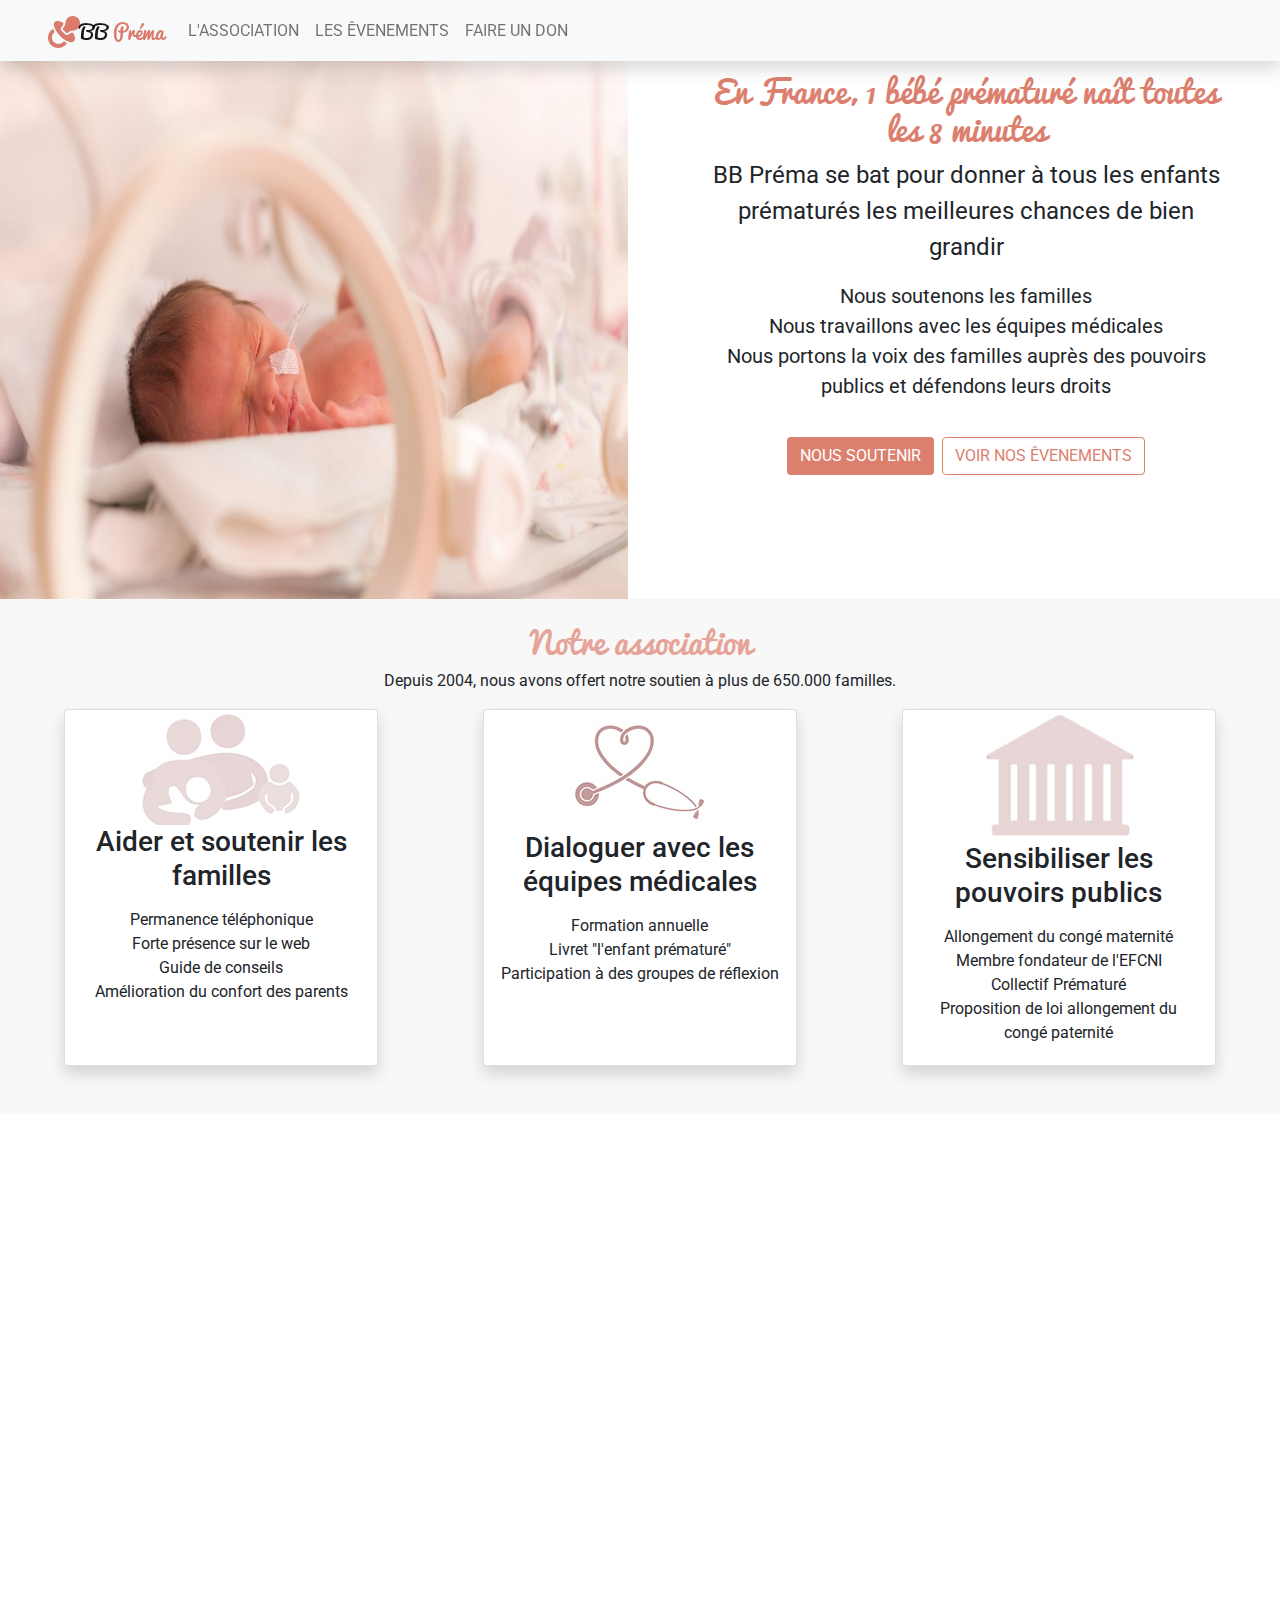
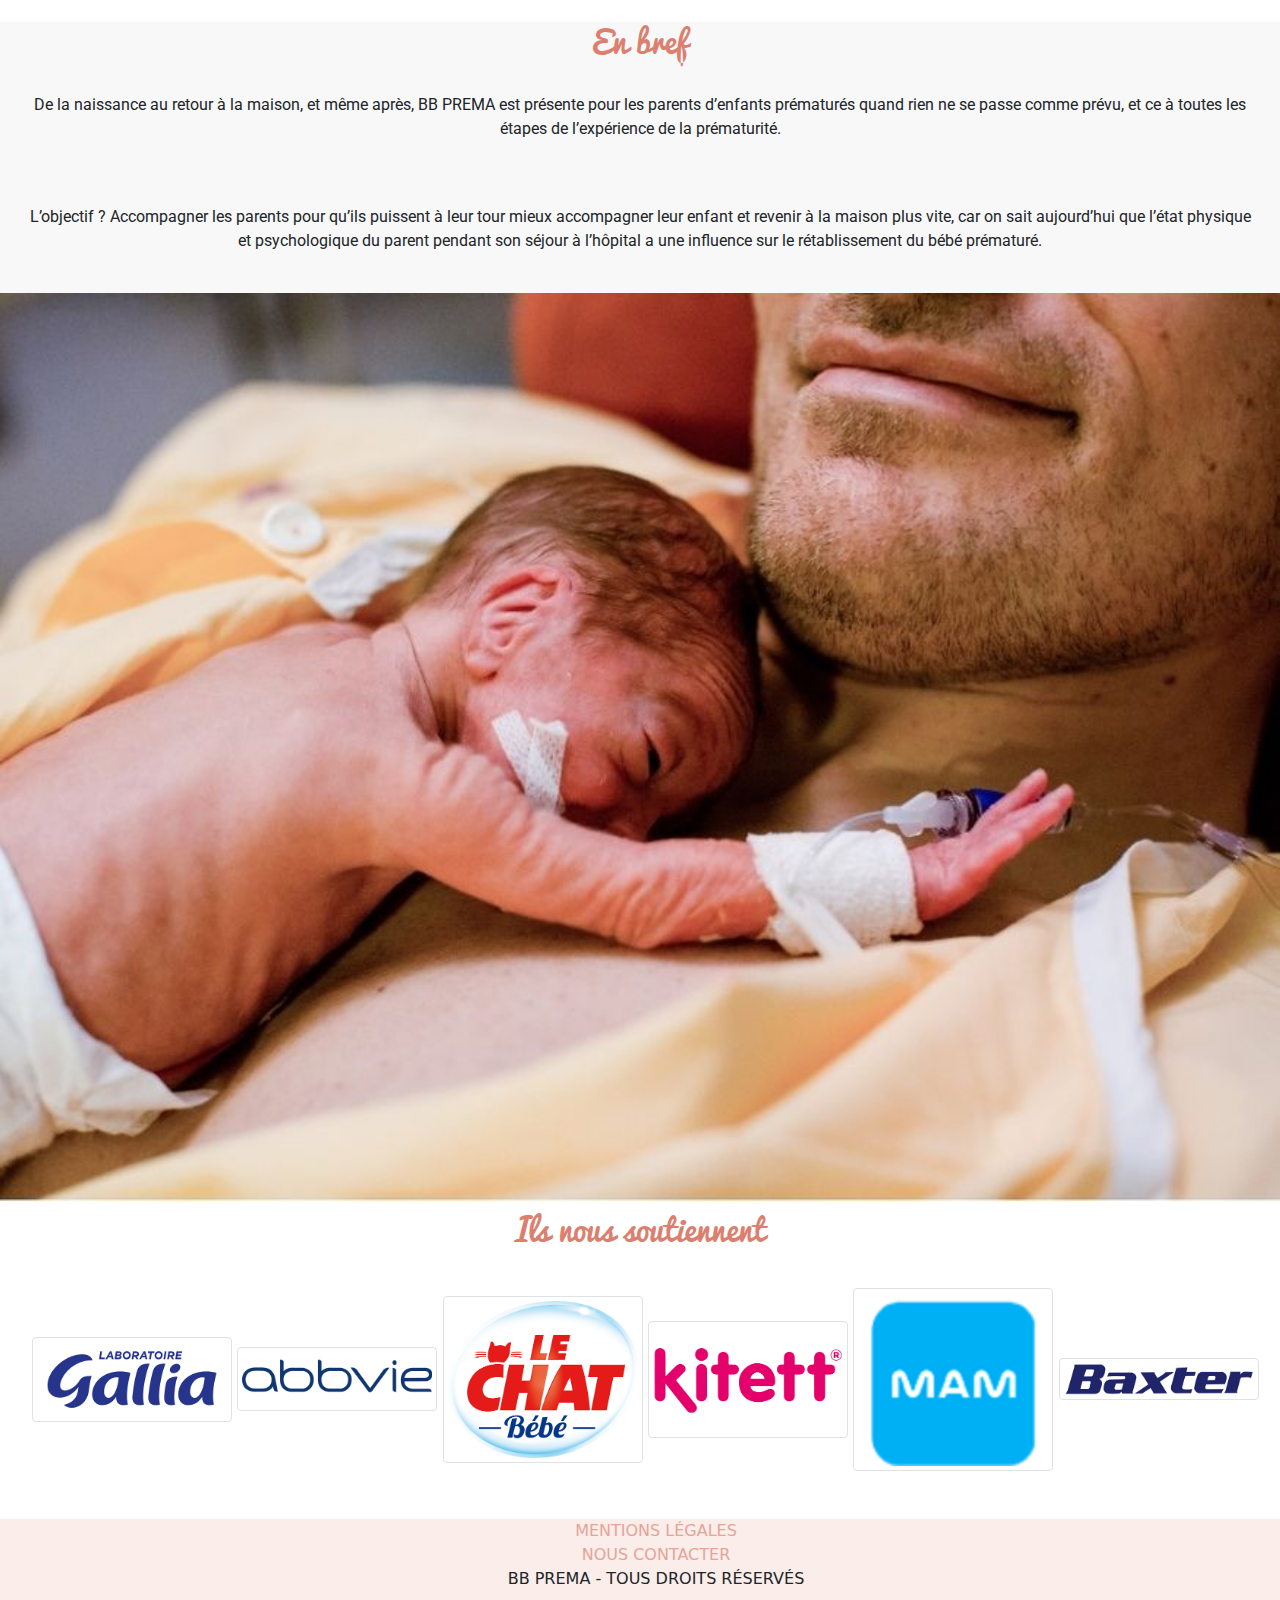
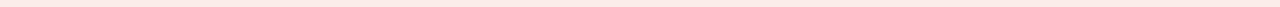
==== index.html @ ee48eee8 "FEATURE : The events page has been revised to be responsive" ====
<!DOCTYPE html>
<html lang="fr">
<head>
    <meta charset="UTF-8">
    <meta name="viewport" content="width=device-width, initial-scale=1.0">
    <title>BB Prema</title>
    <!-- Bootstrap CSS -->
    <link href="./css/bootstrap.min.css" rel="stylesheet" >
    <!-- CSS -->
    <link href="./css/style.css" rel="stylesheet">
    <link rel="preconnect" href="https://fonts.gstatic.com">
    <link href="https://fonts.googleapis.com/css2?family=Roboto:wght@300&display=swap" rel="stylesheet">

</head>
<body>
    <!--  Header -->
    <header>
        <nav class="navbar navbar-light shadow navbar-expand-lg fixed-top bg-light" >
            <a href="./index.html" class="navbar-brand align-self-center ms-5"><img src="assets/tetine.svg" alt="tetine"><span class="align-middle">BB <span style="color:#db7b6b"> Préma</span></span></a>

            <button class="navbar-toggler  me-5" type="button" data-bs-toggle="collapse" data-bs-target="#navbarSupportedContent" aria-controls="navbarSupportedContent" aria-expanded="false" aria-label="Toggle navigation">
                <svg xmlns="http://www.w3.org/2000/svg" width="32" height="32" fill="currentColor" class="bi bi-list" viewBox="0 0 16 16">
                    <path fill-rule="evenodd" d="M2.5 11.5A.5.5 0 0 1 3 11h10a.5.5 0 0 1 0 1H3a.5.5 0 0 1-.5-.5zm0-4A.5.5 0 0 1 3 7h10a.5.5 0 0 1 0 1H3a.5.5 0 0 1-.5-.5zm0-4A.5.5 0 0 1 3 3h10a.5.5 0 0 1 0 1H3a.5.5 0 0 1-.5-.5z"/>
                </svg>
            </button>

            <div class="collapse navbar-collapse" id="navbarSupportedContent">
                <ul class="navbar-nav text-center text-uppercase fs-6" >
                    <li class="nav-item">
                        <a href="./about.html" class="nav-link">L'association</a>
                    </li>
                    <li class="nav-item">
                        <a href="./events.html" class="nav-link">Les êvenements</a>
                    </li>
                    <li class="nav-item">
                        <a href="./dons.html" class="nav-link">Faire un don</a>
                    </li>
                </ul>
            </div>
        </nav>
    </header>
  
    <main class="container-fluid p-0">

        <section class="row">
            <img src="./assets/background.jpg" alt="bbprema" class="col-lg-6 img-fluid">
            <div class="introduction p-4 mb-5 col-lg-6 align-self-center" >
                <div class="row p-5 text-center" >
                    <h1>En France, 1 bébé prématuré naît toutes les 8 minutes</h1>
                    <br>
                    <p class="fs-4">
                        BB Préma se bat pour donner à tous les enfants prématurés les meilleures chances de bien grandir
                        <ul class="fs-5">
                            <li>Nous soutenons les familles</li>
                            <li>Nous travaillons avec les équipes médicales</li>
                            <li>Nous portons la voix des familles auprès des pouvoirs publics et défendons leurs droits</li>
                        </ul>
                    </p>
                    <div class="d-flex justify-content-center">
                        <button class="btn fs-6 text-center m-1">Nous soutenir</button>
                        <button class="btn event fs-6 text-center m-1">Voir nos êvenements</button>
                    </div>
            </div>
        </section>

        <section class="informations p-4">
                <h1 class="association">Notre association</h1>
                <p>Depuis 2004, nous avons offert notre soutien à plus de 650.000 familles.</p>
                <div class="row justify-content-around">
                    <div class="card shadow  mb-4 col-lg-3">
                        <div class="card-body p-1 text-center">
                            <img src='./assets/iconfamily.jpg' alt="family"  />
                            <h3 class="card-title">Aider et soutenir les familles</h5>
                            <p class="card-text">
                                <ul class="p-0">
                                    <li>Permanence téléphonique</li>
                                    <li>Forte présence sur le web</li>
                                    <li>Guide de conseils</li>
                                    <li>Amélioration du confort des parents</li>
                                </ul>                                
                            </p>
                        </div>
                      </div>
                      <div class="card shadow mb-4 col-lg-3">
                        <div class="card-body p-1 text-center">
                            <img src='./assets/iconmedecin.jpg' alt="family" />
                            <h3 class="card-title">Dialoguer avec les équipes médicales</h5>
                            <p class="card-text">
                                <ul class="p-0">
                                    <li>Formation annuelle</li>
                                    <li>Livret "l'enfant prématuré"</li>
                                    <li>Participation à des groupes de réflexion</li>
                                </ul>                                
                            </p>
                        </div>
                      </div>
                      <div class="card shadow mb-4 col-lg-3">
                        <div class="card-body p-1 text-center">
                            <img src='./assets/iconpublic.jpg' alt="public"  />
                            <h3 class="card-title">Sensibiliser les pouvoirs publics</h5>
                            <p class="card-text">
                                <ul class="p-0">
                                    <li>Allongement du congé maternité</li>
                                    <li>Membre fondateur de l'EFCNI</li>
                                    <li>Collectif Prématuré</li>
                                    <li>Proposition de loi allongement du congé paternité</li>
                                </ul>                                
                            </p>
                        </div>
                      </div>
                    </div>
        </section>

        <section class="parallax"></section> 

        <section class="informations mt-2">
            <h1>En bref</h1>
            <p class="p-4">De la naissance au retour à la maison, et même après, BB PREMA est présente pour les parents d’enfants prématurés quand rien ne se passe comme prévu, et ce à toutes les étapes de l’expérience de la prématurité.</p>
            <p class="p-4"> L’objectif ? Accompagner les parents pour qu’ils puissent à leur tour mieux accompagner leur enfant et revenir à la maison plus vite, car on sait aujourd’hui que l’état physique et psychologique du parent pendant son séjour à l’hôpital a une influence sur le rétablissement du bébé prématuré.</p>
            <img src="./assets/image3.jpg" alt="bébé" width="100%"/>
        </section> 

        <section class="mt-2">
            <h1>Ils nous soutiennent</h1>
            <ul class="text-center d-md-flex justify-content-around align-items-center p-4">
                <li><img src="./assets/Gallia.png" class="img-thumbnail m-2" alt="Pampers" width="200px"/></li>
                <li><img src="./assets/Abb.png" class="img-thumbnail m-2" alt="Abb" width="200px"/></li>
                <li><img src="./assets/lechat.png" class="img-thumbnail m-2" alt="lechat" width="200px"/></li>
                <li><img src="./assets/kitett.png" class="img-thumbnail m-2" alt="kittet" width="200px"/></li>
                <li><img src="./assets/mam.png" class="img-thumbnail m-2" alt="mam" width="200px"/></li>
                <li><img src="./assets/baxter.png" class="img-thumbnail m-2" alt="baxter" width="200px"/></li>
            </ul>
        </section>

    </main>

    <footer class="d-flex justify-content-center text-uppercase">
        <ul class="text-center">
            <li><a href="./mentions.html">Mentions légales</a></li>
            <li><a href="#" data-bs-toggle="modal" data-bs-target="#contact">Nous contacter</a></li>
            <li>BB PREMA - Tous droits réservés</li>
        </ul>

       <!-- Modal -->
        <div class="modal fade" id="contact" tabindex="-1" aria-labelledby="contact" aria-hidden="true">
            <div class="modal-dialog">
            <div class="modal-content">
                <div class="modal-header">
                    <h5 class="modal-title" id="exampleModalLabel">Nous contacter</h5>
                    <button type="button" class="btn-close" data-bs-dismiss="modal" aria-label="Close"></button>
                </div>
                <div class="modal-body">
                    <form class="text-center">
                        <div class="mb-3">
                            <label for="mail" class="form-label">Votre adresse email</label>
                            <input type="email" class="form-control" id="mail"/>
                        </div>
                        <div class="mb-3">
                            <label for="message" class="form-label">Votre message</label>
                            <textarea class="form-control" id="message" rows="5"> </textarea>
                        </div>
                        <button type="submit" class="btn">Envoyer</button>
                    </form>
                </div>
            </div>
            </div>
        </div>
    </footer>

    <!-- Bootstrap 5 -->
    <script src="./js/bootstrap.min.js"></script>
    <!-- JavaScript -->
    <script src="./js/script.js"></script>
</body>
</html>
---- css/style.css ----
*{
    padding: 0;
    margin: 0;
 

}

a{
    text-decoration: none;
    color: #e6a498;
}
footer > a:hover{
    font-weight: bold;
    color: #e6a498;
}

@font-face {
    font-family: 'pacificoregular';
    src: url('../assets/fonts/pacifico-webfont.eot');
    src: url('../assets/fonts/pacifico-webfont.eot?#iefix') format('embedded-opentype'),
         url('../assets/fonts/pacifico-webfont.woff2') format('woff2'),
         url('../assets/font/pacifico-webfont.woff') format('woff'),
         url('../assets/font/pacifico-webfont.ttf') format('truetype');
    font-weight: normal;
    font-style: normal;
}

.nav-item{
    font-family: 'Roboto', sans-serif;
}

.don{
    background-color: #faf9f8;
}

section{
    font-family: 'Roboto', sans-serif;
}

h1{
    font-size: 2rem;
}

.association{
    color:#e6a498;

}

.introduction > p {
    color:#333333;
}

.introduction > ul > li {
    color:#999999;
}

.navbar-brand{
    font-family: 'pacificoregular';

}

ul {
    list-style-type: none;
    
}

article.introduction {
    text-align: center;
}

h1 {
    font-family: 'pacificoregular','sans-serif';
    color:#dc7f6f;
    text-align: center;
}

h2{
    color:#dc7f6f;
    text-align: center;
}

.btn{
    background-color: #dc7f6f;
    color: #FFF;
    text-transform: uppercase;
}

.event{
    background-color: #fff;
    border : 1px solid #dc7f6f;
    color : #dc7f6f;
}

.informations{
    background-color:#f8f8f8;
}

.informations > p{
    text-align: center;
    columns: #999999;;
}

footer{
    background-color: #faedea;

}

.navbar{
    transition: top 0.3s;
}

.container-fluid{
    overflow: hidden;
    }

.parallax{
    background-image: url("../assets/parallax.png");
    height: 500px;
    background-attachment: fixed;
    background-position: center;
    background-repeat: no-repeat;
    background-size: cover;
}
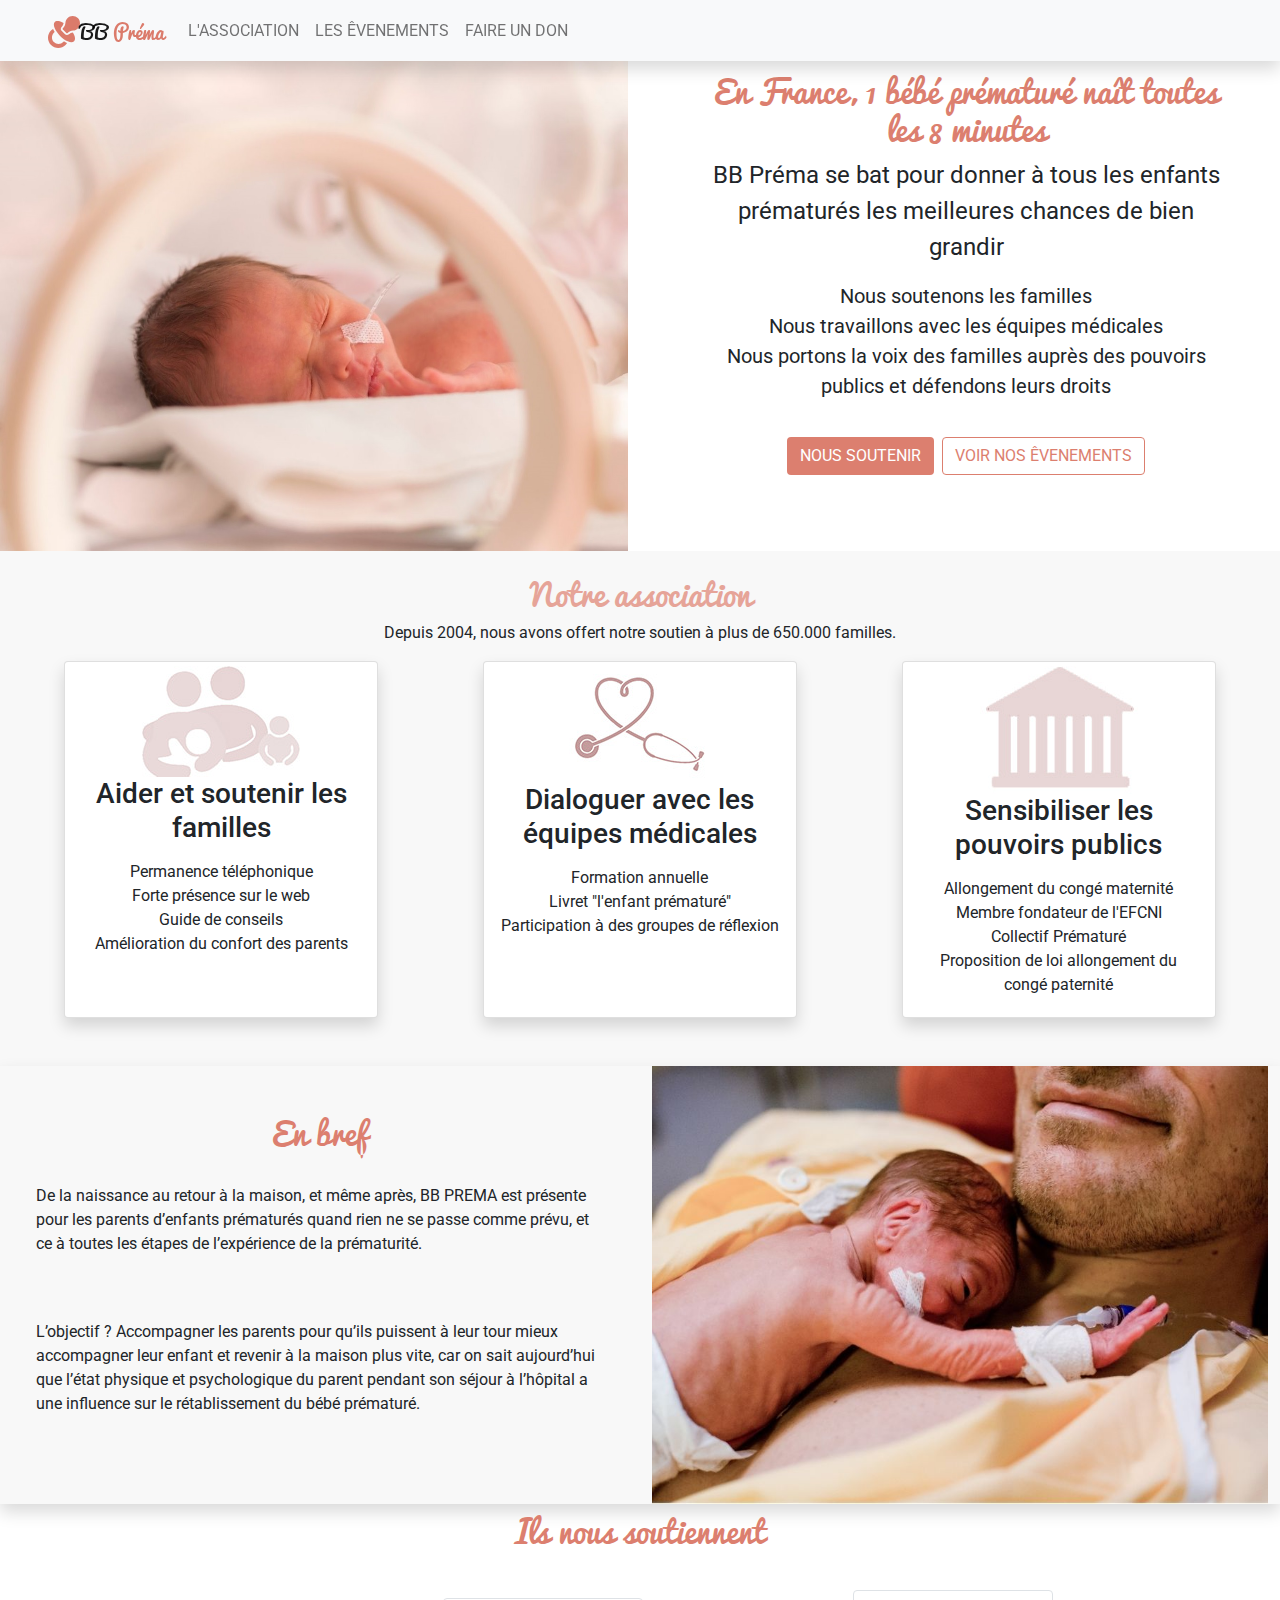
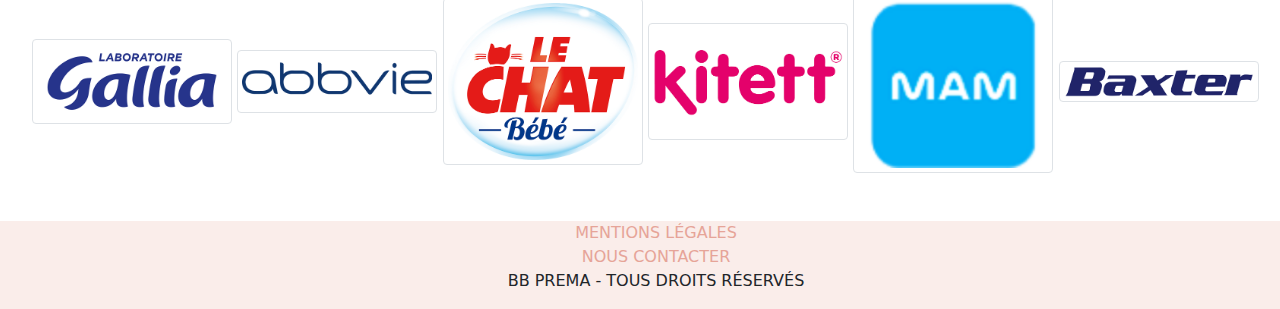
==== commit 1afdb80e: "FEATURE : add lg and xl breakpoint on About and Donate Page for best navigation" ====
--- a/index.html
+++ b/index.html
@@ -17,7 +17,6 @@
     <header>
         <nav class="navbar navbar-light shadow navbar-expand-lg fixed-top bg-light" >
             <a href="./index.html" class="navbar-brand align-self-center ms-5"><img src="assets/tetine.svg" alt="tetine"><span class="align-middle">BB <span style="color:#db7b6b"> Préma</span></span></a>
-
             <button class="navbar-toggler  me-5" type="button" data-bs-toggle="collapse" data-bs-target="#navbarSupportedContent" aria-controls="navbarSupportedContent" aria-expanded="false" aria-label="Toggle navigation">
                 <svg xmlns="http://www.w3.org/2000/svg" width="32" height="32" fill="currentColor" class="bi bi-list" viewBox="0 0 16 16">
                     <path fill-rule="evenodd" d="M2.5 11.5A.5.5 0 0 1 3 11h10a.5.5 0 0 1 0 1H3a.5.5 0 0 1-.5-.5zm0-4A.5.5 0 0 1 3 7h10a.5.5 0 0 1 0 1H3a.5.5 0 0 1-.5-.5zm0-4A.5.5 0 0 1 3 3h10a.5.5 0 0 1 0 1H3a.5.5 0 0 1-.5-.5z"/>
@@ -42,10 +41,12 @@
   
     <main class="container-fluid p-0">
 
-        <section class="row">
-            <img src="./assets/background.jpg" alt="bbprema" class="col-lg-6 img-fluid">
-            <div class="introduction p-4 mb-5 col-lg-6 align-self-center" >
-                <div class="row p-5 text-center" >
+        <section class="row p-0">
+            <img src="./assets/background.jpg" alt="bbprema" class="d-lg-none">
+            <img src="./assets/background-lg.jpg" alt="bbprema" class="col-lg-6 h-auto d-none d-lg-block">
+    
+            <div class="introduction p-4 col-lg-6 align-self-center" >
+                <div class="row p-5 justify-content-center text-center align-items-center">
                     <h1>En France, 1 bébé prématuré naît toutes les 8 minutes</h1>
                     <br>
                     <p class="fs-4">
@@ -111,13 +112,13 @@
                     </div>
         </section>
 
-        <section class="parallax"></section> 
-
-        <section class="informations mt-2">
-            <h1>En bref</h1>
-            <p class="p-4">De la naissance au retour à la maison, et même après, BB PREMA est présente pour les parents d’enfants prématurés quand rien ne se passe comme prévu, et ce à toutes les étapes de l’expérience de la prématurité.</p>
-            <p class="p-4"> L’objectif ? Accompagner les parents pour qu’ils puissent à leur tour mieux accompagner leur enfant et revenir à la maison plus vite, car on sait aujourd’hui que l’état physique et psychologique du parent pendant son séjour à l’hôpital a une influence sur le rétablissement du bébé prématuré.</p>
-            <img src="./assets/image3.jpg" alt="bébé" width="100%"/>
+        <section class="informations row justify-content-center shadow p-0 m-0">
+            <div class="col-lg-6 align-self-center">
+                <h1>En bref</h1>
+                <p class="p-4">De la naissance au retour à la maison, et même après, BB PREMA est présente pour les parents d’enfants prématurés quand rien ne se passe comme prévu, et ce à toutes les étapes de l’expérience de la prématurité.</p>
+                <p class="p-4"> L’objectif ? Accompagner les parents pour qu’ils puissent à leur tour mieux accompagner leur enfant et revenir à la maison plus vite, car on sait aujourd’hui que l’état physique et psychologique du parent pendant son séjour à l’hôpital a une influence sur le rétablissement du bébé prématuré.</p>
+            </div>
+            <img src="./assets/image3.jpg" alt="bébé" class="col-lg-6 h-auto"/>
         </section> 
 
         <section class="mt-2">
@@ -131,6 +132,7 @@
                 <li><img src="./assets/baxter.png" class="img-thumbnail m-2" alt="baxter" width="200px"/></li>
             </ul>
         </section>
+      
 
     </main>
 
--- a/css/style.css
+++ b/css/style.css
@@ -27,6 +27,10 @@
 
 .nav-item{
     font-family: 'Roboto', sans-serif;
+}
+
+.active{
+    color:#e6a498 !important;
 }
 
 .don{
@@ -114,7 +118,7 @@
     }
 
 .parallax{
-    background-image: url("../assets/parallax.png");
+    background-image: url("../assets/bbparallax.png");
     height: 500px;
     background-attachment: fixed;
     background-position: center;
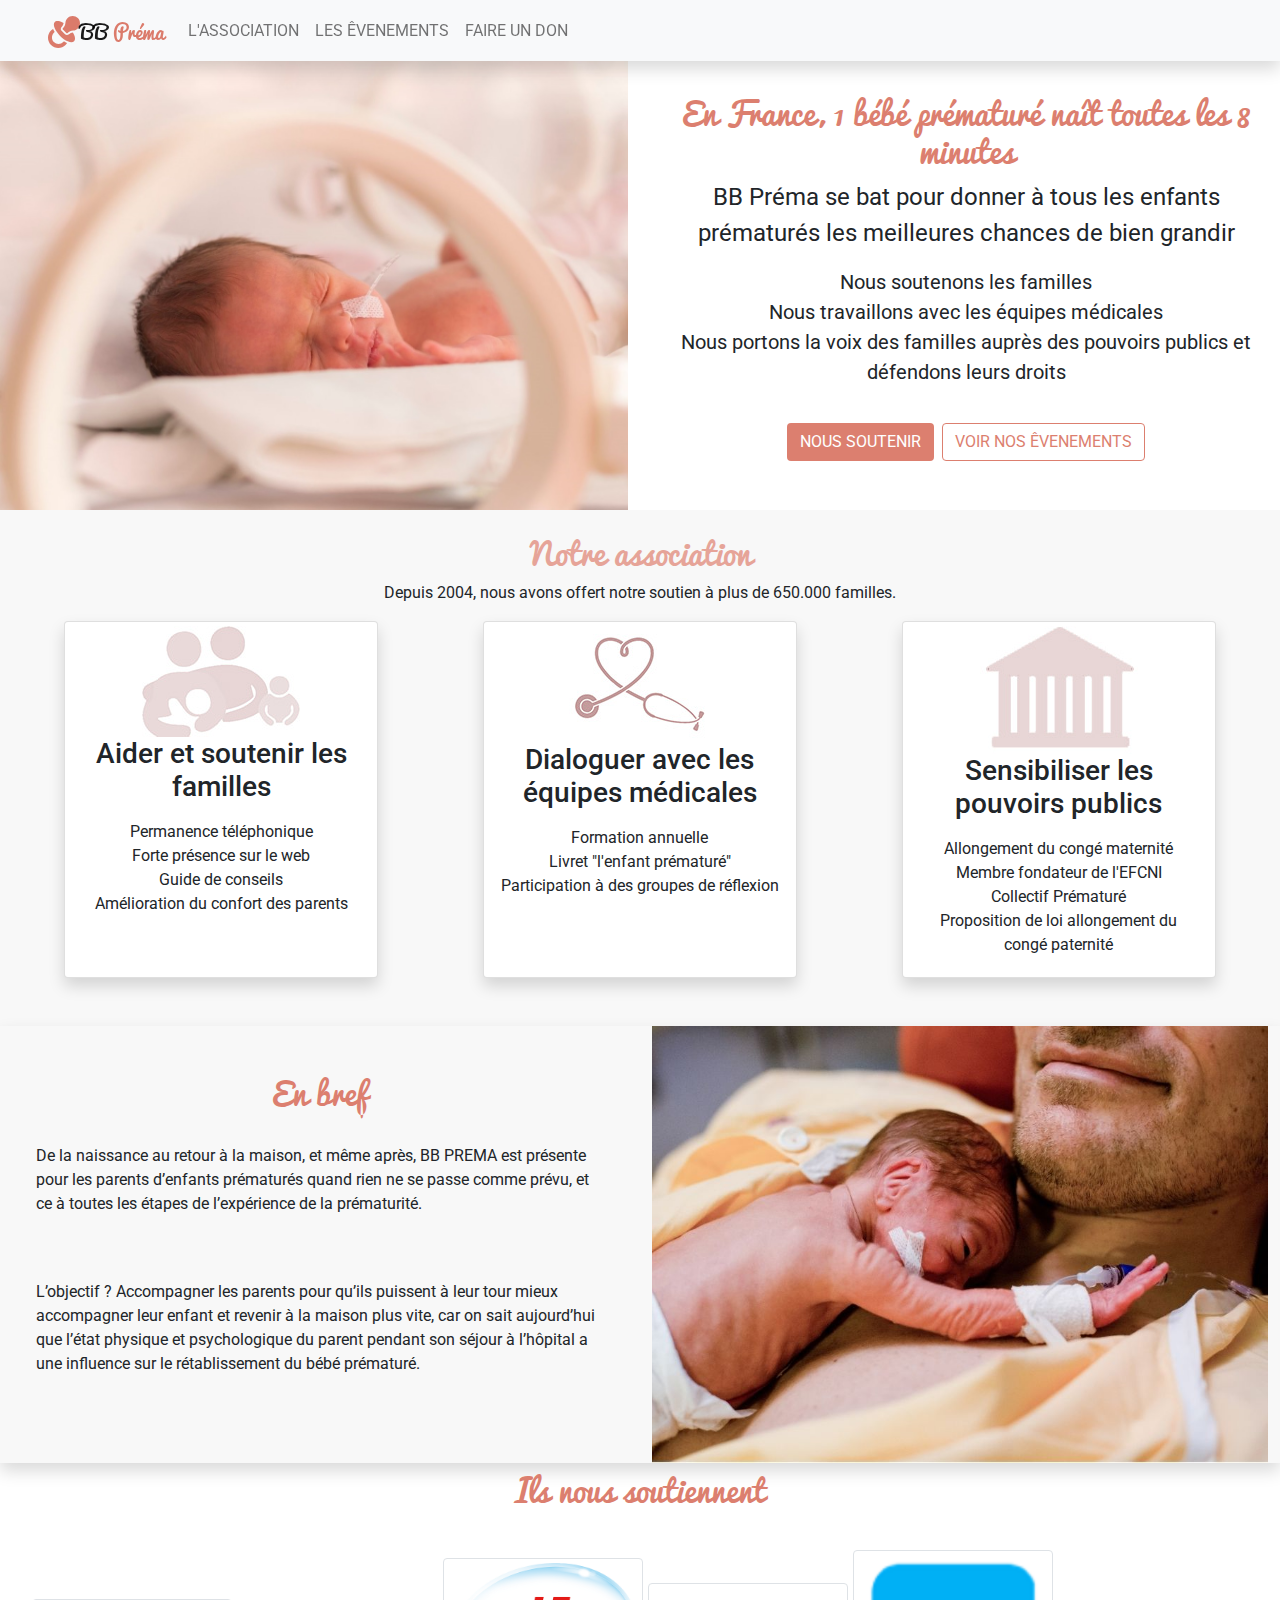
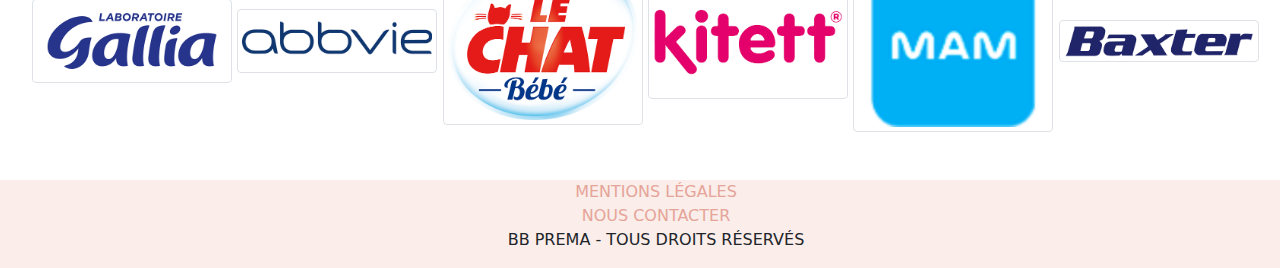
==== commit c2384c0e: "Remove padding on main section of Home page" ====
--- a/index.html
+++ b/index.html
@@ -4,8 +4,9 @@
     <meta charset="UTF-8">
     <meta name="viewport" content="width=device-width, initial-scale=1.0">
     <title>BB Prema</title>
+    <meta name="description" content="BB PREMAT a pour mission d'améliorer la qualité de vie des enfants prématurés en aidant les parents autant de façon financière, psychologique qu'éducative." />
     <!-- Bootstrap CSS -->
-    <link href="./css/bootstrap.min.css" rel="stylesheet" >
+    <link href="./css/bootstrap.min.css" rel="stylesheet" >  
     <!-- CSS -->
     <link href="./css/style.css" rel="stylesheet">
     <link rel="preconnect" href="https://fonts.gstatic.com">
@@ -42,11 +43,11 @@
     <main class="container-fluid p-0">
 
         <section class="row p-0">
-            <img src="./assets/background.jpg" alt="bbprema" class="d-lg-none">
-            <img src="./assets/background-lg.jpg" alt="bbprema" class="col-lg-6 h-auto d-none d-lg-block">
+            <img src="./assets/img/background.jpg" alt="bbprema" class="d-lg-none">
+            <img src="./assets/img/background-lg.jpg" alt="bbprema" class="col-lg-6 h-auto d-none d-lg-block">
     
-            <div class="introduction p-4 col-lg-6 align-self-center" >
-                <div class="row p-5 justify-content-center text-center align-items-center">
+            <div class="introduction p-4 mt-lg-5 col-lg-6 align-self-center" >
+                <div class="row p-0 justify-content-center text-center align-items-center">
                     <h1>En France, 1 bébé prématuré naît toutes les 8 minutes</h1>
                     <br>
                     <p class="fs-4">
@@ -70,7 +71,7 @@
                 <div class="row justify-content-around">
                     <div class="card shadow  mb-4 col-lg-3">
                         <div class="card-body p-1 text-center">
-                            <img src='./assets/iconfamily.jpg' alt="family"  />
+                            <img src='./assets/img/iconfamily.jpg' alt="family"  />
                             <h3 class="card-title">Aider et soutenir les familles</h5>
                             <p class="card-text">
                                 <ul class="p-0">
@@ -84,7 +85,7 @@
                       </div>
                       <div class="card shadow mb-4 col-lg-3">
                         <div class="card-body p-1 text-center">
-                            <img src='./assets/iconmedecin.jpg' alt="family" />
+                            <img src='./assets/img/iconmedecin.jpg' alt="family" />
                             <h3 class="card-title">Dialoguer avec les équipes médicales</h5>
                             <p class="card-text">
                                 <ul class="p-0">
@@ -97,7 +98,7 @@
                       </div>
                       <div class="card shadow mb-4 col-lg-3">
                         <div class="card-body p-1 text-center">
-                            <img src='./assets/iconpublic.jpg' alt="public"  />
+                            <img src='./assets/img/iconpublic.jpg' alt="public"  />
                             <h3 class="card-title">Sensibiliser les pouvoirs publics</h5>
                             <p class="card-text">
                                 <ul class="p-0">
@@ -118,18 +119,18 @@
                 <p class="p-4">De la naissance au retour à la maison, et même après, BB PREMA est présente pour les parents d’enfants prématurés quand rien ne se passe comme prévu, et ce à toutes les étapes de l’expérience de la prématurité.</p>
                 <p class="p-4"> L’objectif ? Accompagner les parents pour qu’ils puissent à leur tour mieux accompagner leur enfant et revenir à la maison plus vite, car on sait aujourd’hui que l’état physique et psychologique du parent pendant son séjour à l’hôpital a une influence sur le rétablissement du bébé prématuré.</p>
             </div>
-            <img src="./assets/image3.jpg" alt="bébé" class="col-lg-6 h-auto"/>
+            <img src="./assets/img/image3.jpg" alt="bébé" class="col-lg-6 h-auto"/>
         </section> 
 
         <section class="mt-2">
             <h1>Ils nous soutiennent</h1>
             <ul class="text-center d-md-flex justify-content-around align-items-center p-4">
-                <li><img src="./assets/Gallia.png" class="img-thumbnail m-2" alt="Pampers" width="200px"/></li>
-                <li><img src="./assets/Abb.png" class="img-thumbnail m-2" alt="Abb" width="200px"/></li>
-                <li><img src="./assets/lechat.png" class="img-thumbnail m-2" alt="lechat" width="200px"/></li>
-                <li><img src="./assets/kitett.png" class="img-thumbnail m-2" alt="kittet" width="200px"/></li>
-                <li><img src="./assets/mam.png" class="img-thumbnail m-2" alt="mam" width="200px"/></li>
-                <li><img src="./assets/baxter.png" class="img-thumbnail m-2" alt="baxter" width="200px"/></li>
+                <li><img src="./assets/icons/Gallia.png" class="img-thumbnail m-2" alt="Pampers" width="200px"/></li>
+                <li><img src="./assets/icons/Abb.png" class="img-thumbnail m-2" alt="Abb" width="200px"/></li>
+                <li><img src="./assets/icons/lechat.png" class="img-thumbnail m-2" alt="lechat" width="200px"/></li>
+                <li><img src="./assets/icons/kitett.png" class="img-thumbnail m-2" alt="kittet" width="200px"/></li>
+                <li><img src="./assets/icons/mam.png" class="img-thumbnail m-2" alt="mam" width="200px"/></li>
+                <li><img src="./assets/icons/baxter.png" class="img-thumbnail m-2" alt="baxter" width="200px"/></li>
             </ul>
         </section>
       
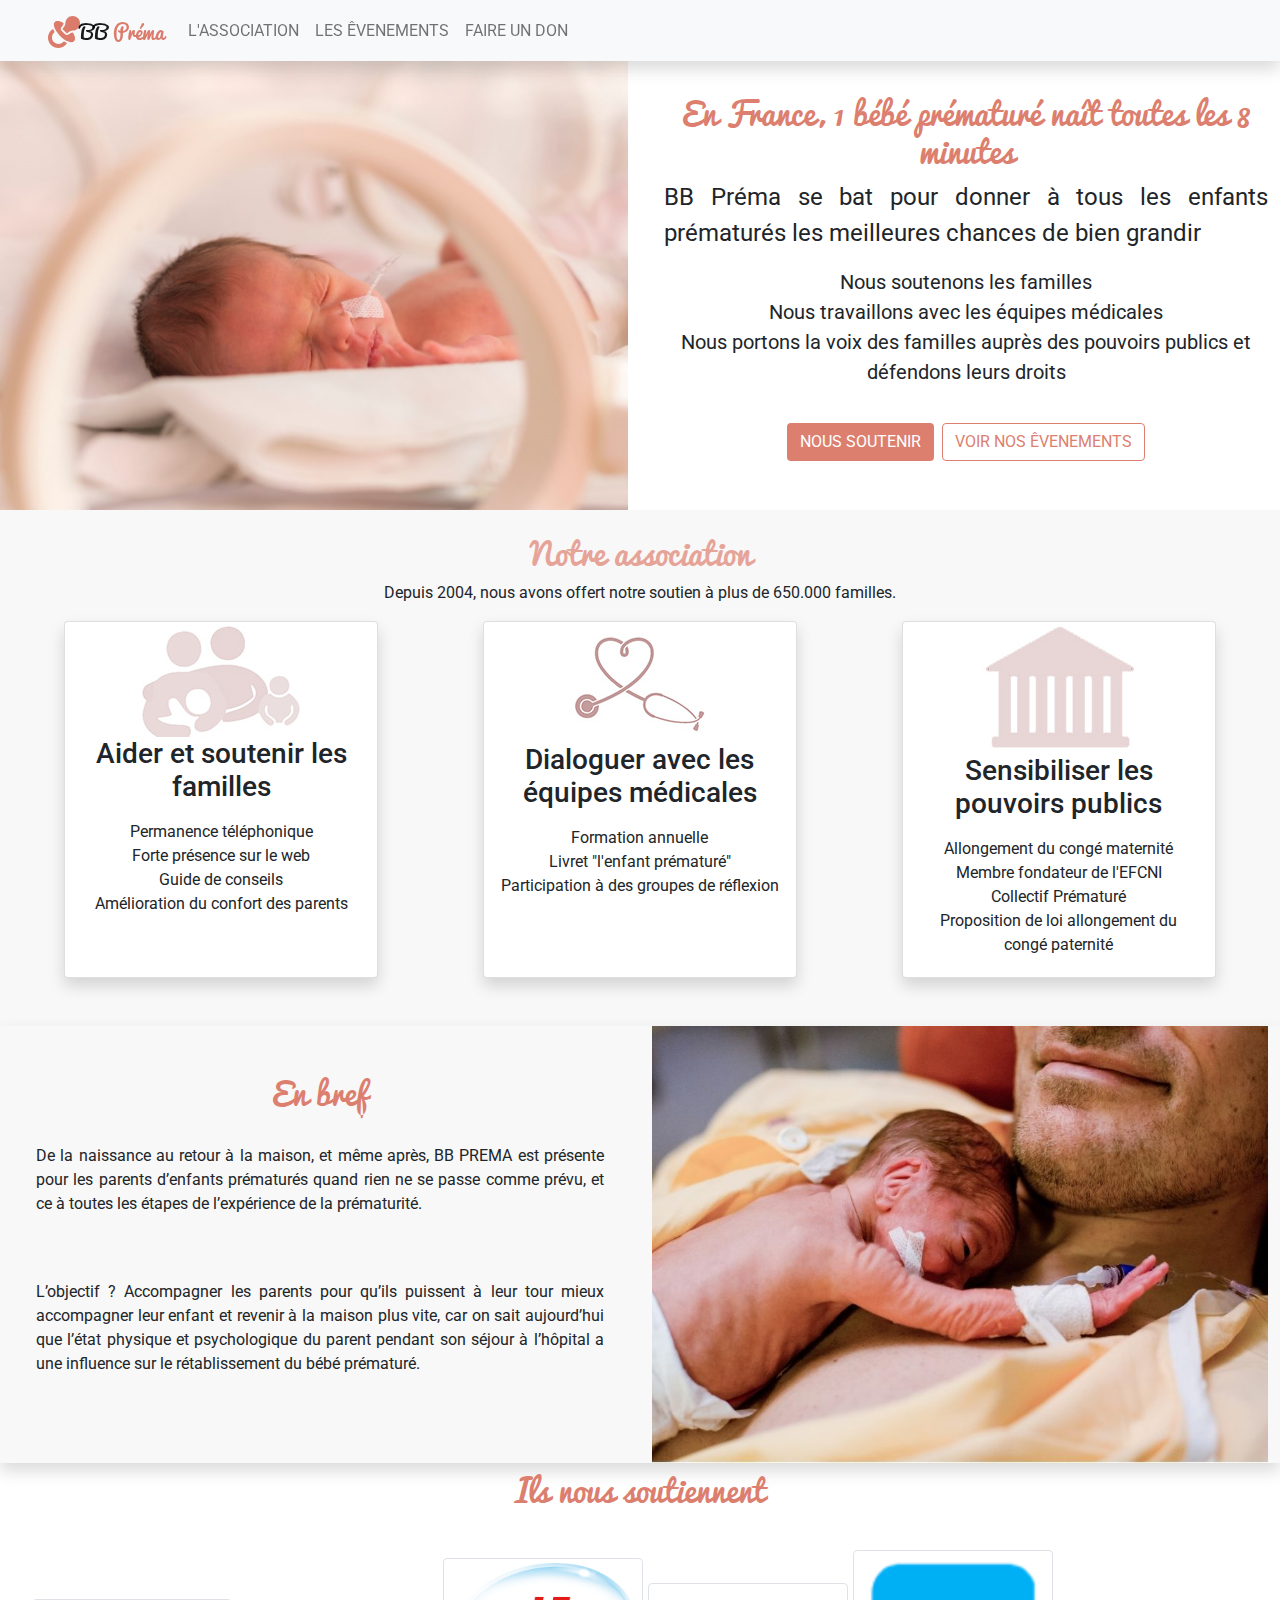
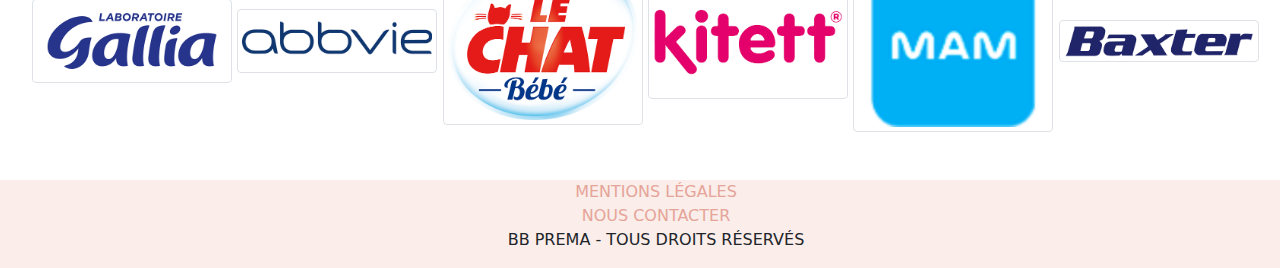
==== commit e2a876bb: "FIX: fix link event and donate on main page" ====
--- a/index.html
+++ b/index.html
@@ -59,8 +59,8 @@
                         </ul>
                     </p>
                     <div class="d-flex justify-content-center">
-                        <button class="btn fs-6 text-center m-1">Nous soutenir</button>
-                        <button class="btn event fs-6 text-center m-1">Voir nos êvenements</button>
+                        <a href="./dons.html"><button class="btn fs-6 text-center m-1">Nous soutenir</button></a> 
+                        <a href="./events.html"><button class="btn event fs-6 text-center m-1">Voir nos êvenements</button></a>
                     </div>
             </div>
         </section>
--- a/css/style.css
+++ b/css/style.css
@@ -124,4 +124,8 @@
     background-position: center;
     background-repeat: no-repeat;
     background-size: cover;
+}
+p{
+    text-align: justify;
+    text-justify: inter-word;
 }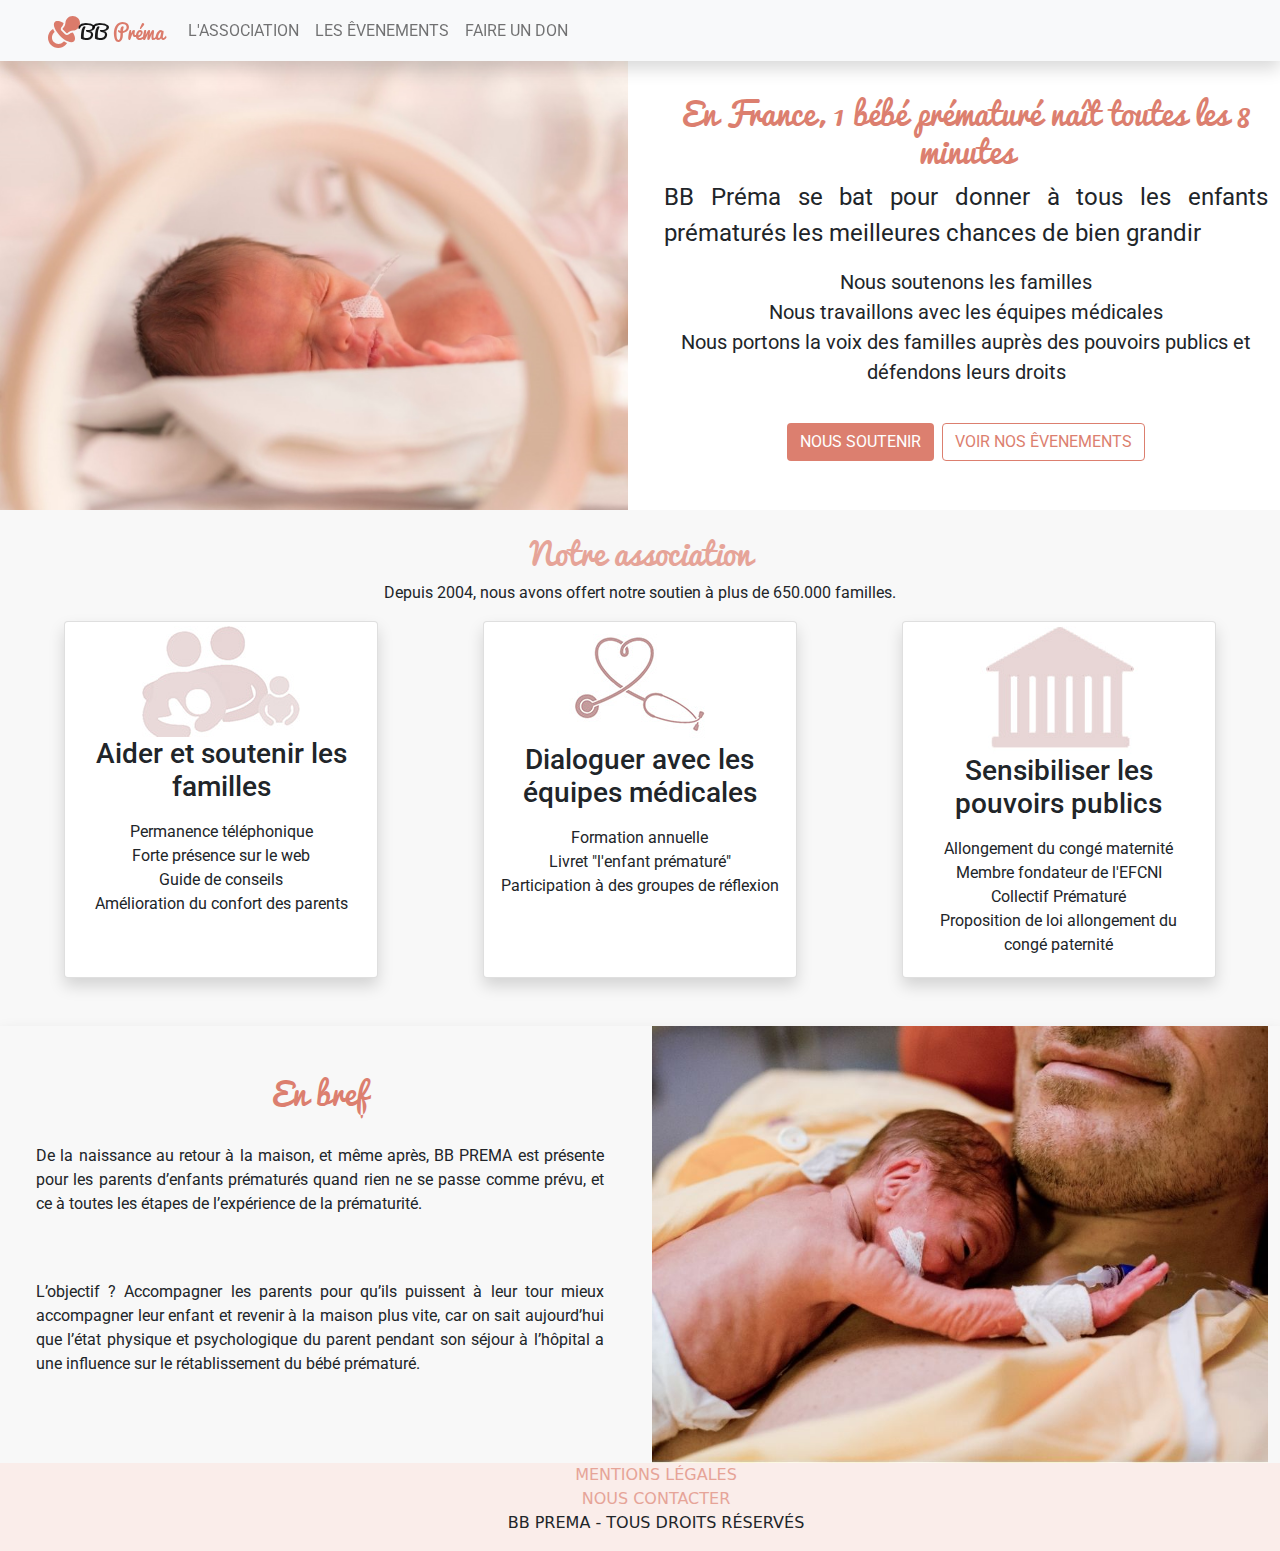
==== commit 267f7024: "DELETE : remove section sponsors" ====
--- a/index.html
+++ b/index.html
@@ -120,20 +120,7 @@
                 <p class="p-4"> L’objectif ? Accompagner les parents pour qu’ils puissent à leur tour mieux accompagner leur enfant et revenir à la maison plus vite, car on sait aujourd’hui que l’état physique et psychologique du parent pendant son séjour à l’hôpital a une influence sur le rétablissement du bébé prématuré.</p>
             </div>
             <img src="./assets/img/image3.jpg" alt="bébé" class="col-lg-6 h-auto"/>
-        </section> 
-
-        <section class="mt-2">
-            <h1>Ils nous soutiennent</h1>
-            <ul class="text-center d-md-flex justify-content-around align-items-center p-4">
-                <li><img src="./assets/icons/Gallia.png" class="img-thumbnail m-2" alt="Pampers" width="200px"/></li>
-                <li><img src="./assets/icons/Abb.png" class="img-thumbnail m-2" alt="Abb" width="200px"/></li>
-                <li><img src="./assets/icons/lechat.png" class="img-thumbnail m-2" alt="lechat" width="200px"/></li>
-                <li><img src="./assets/icons/kitett.png" class="img-thumbnail m-2" alt="kittet" width="200px"/></li>
-                <li><img src="./assets/icons/mam.png" class="img-thumbnail m-2" alt="mam" width="200px"/></li>
-                <li><img src="./assets/icons/baxter.png" class="img-thumbnail m-2" alt="baxter" width="200px"/></li>
-            </ul>
-        </section>
-      
+        </section>    
 
     </main>
 
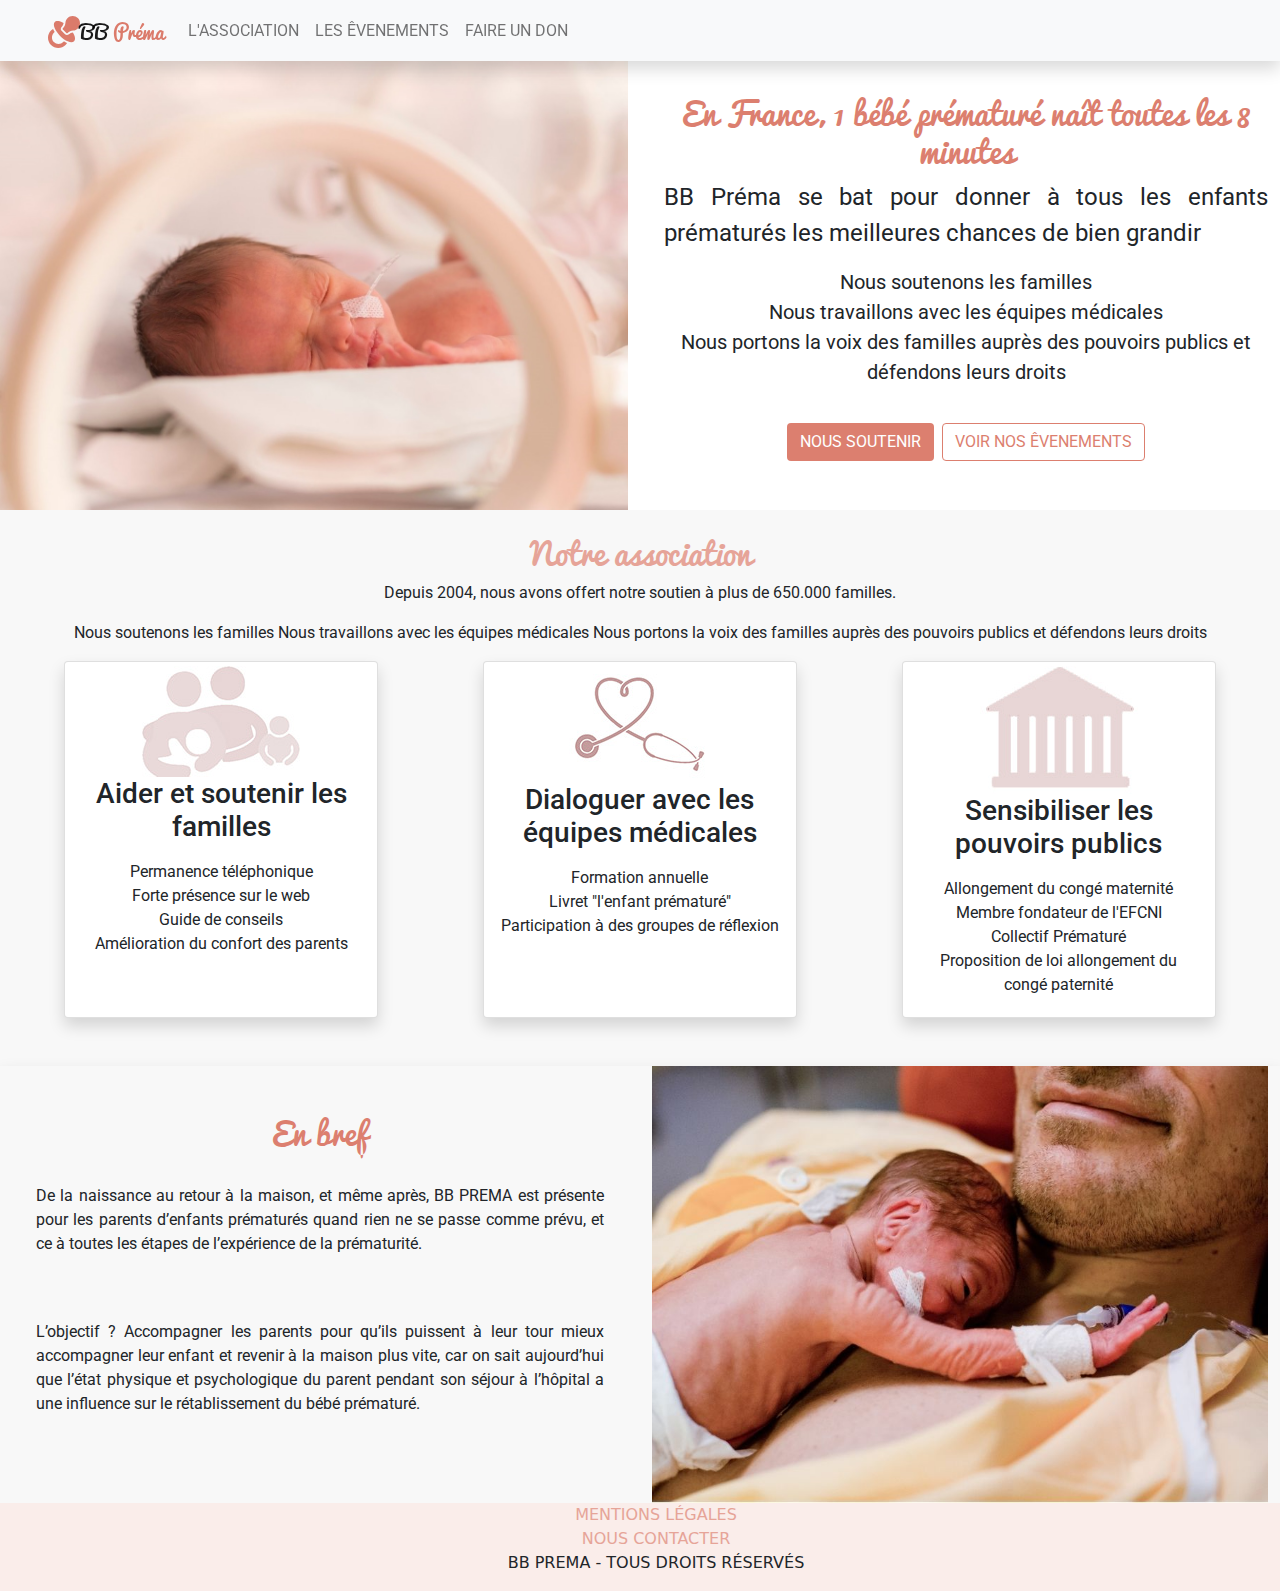
==== commit 2ea3e58a: "Add an additional paragraph to describe the association" ====
--- a/index.html
+++ b/index.html
@@ -68,6 +68,10 @@
         <section class="informations p-4">
                 <h1 class="association">Notre association</h1>
                 <p>Depuis 2004, nous avons offert notre soutien à plus de 650.000 familles.</p>
+                <p> Nous soutenons les familles
+                    Nous travaillons avec les équipes médicales
+                    Nous portons la voix des familles  auprès des pouvoirs publics et défendons leurs droits
+                </p>
                 <div class="row justify-content-around">
                     <div class="card shadow  mb-4 col-lg-3">
                         <div class="card-body p-1 text-center">
